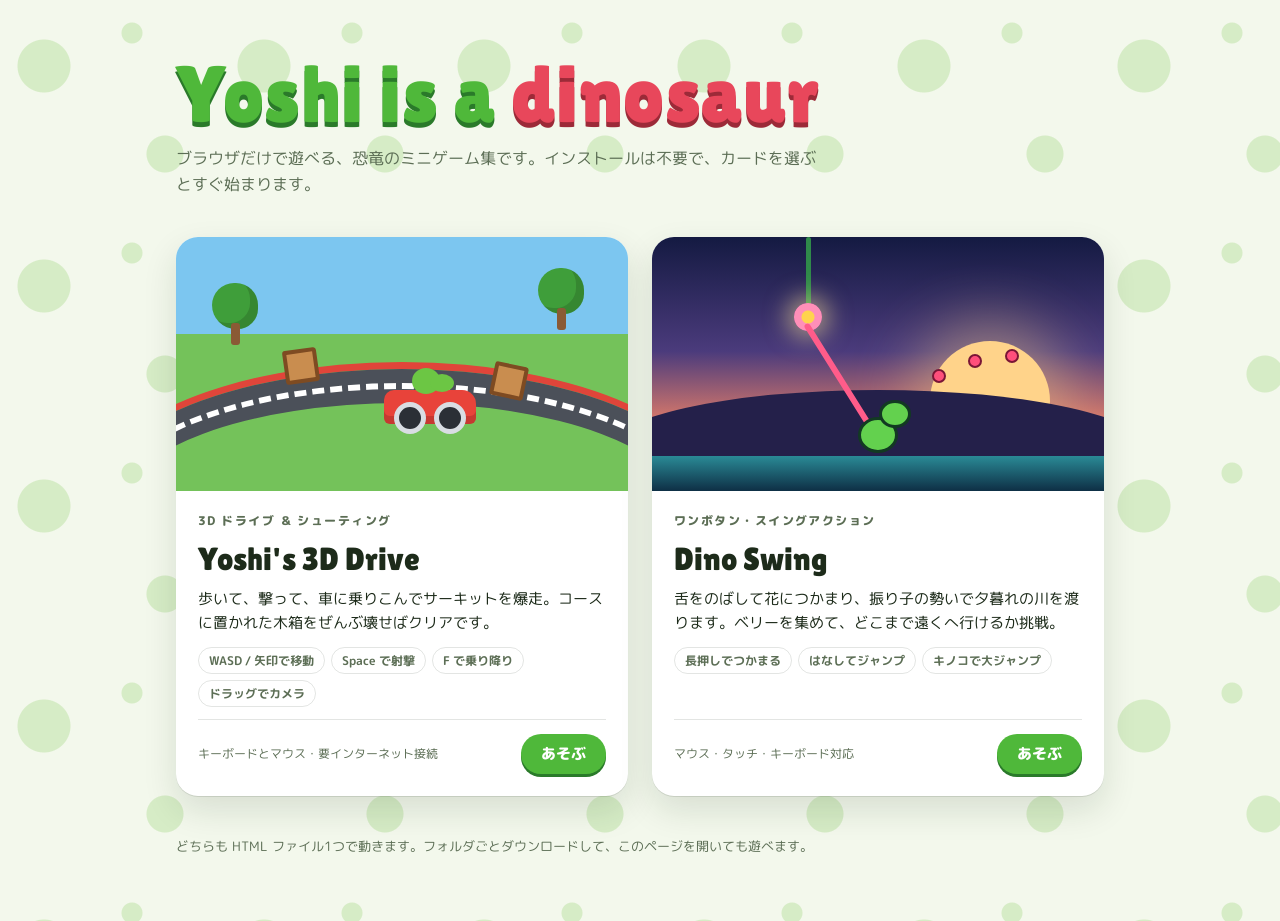
==== index.html @ 3a46ea8b "Replace README with an index page linking to each game Co-Authored-By: Claude Opus 5.5 <noreply@anth" ====
<!DOCTYPE html>
<html lang="ja">
<head>
<meta charset="UTF-8">
<meta name="viewport" content="width=device-width, initial-scale=1.0, viewport-fit=cover">
<title>Yoshi is a dinosaur</title>
<link rel="preconnect" href="https://fonts.googleapis.com">
<link rel="preconnect" href="https://fonts.gstatic.com" crossorigin>
<link href="https://fonts.googleapis.com/css2?family=Lilita+One&family=M+PLUS+Rounded+1c:wght@500;700;800&display=swap" rel="stylesheet">
<style>
    /* Layout: a short title block over a two-up shelf of game cards; each card opens with a little painted scene of its game */
    :root {
        --bg: #f3f8ec;
        --spot: #d6ecc6;
        --card: #ffffff;
        --fg: #1d2b1a;
        --muted: #5c6e55;
        --leaf: #4fb83a;
        --leaf-deep: #2a7a2a;
        --shell: #e8475b;
        --sun: #ffb84d;
        --line: rgba(29, 43, 26, 0.12);
        --font-display: 'Lilita One', 'Arial Rounded MT Bold', 'Trebuchet MS', sans-serif;
        --font-body: 'M PLUS Rounded 1c', 'Hiragino Maru Gothic ProN', 'Yu Gothic UI', 'Meiryo', system-ui, sans-serif;
    }
    @media (prefers-color-scheme: dark) {
        :root:not([data-theme="light"]) {
            --bg: #121a14;
            --spot: #1b2a1d;
            --card: #1c2620;
            --fg: #eef5e8;
            --muted: #a3b69b;
            --leaf: #6fd85a;
            --leaf-deep: #2f8a35;
            --shell: #ff6b7a;
            --sun: #ffc56b;
            --line: rgba(238, 245, 232, 0.12);
            color-scheme: dark;
        }
    }
    :root[data-theme="dark"] {
        --bg: #121a14;
        --spot: #1b2a1d;
        --card: #1c2620;
        --fg: #eef5e8;
        --muted: #a3b69b;
        --leaf: #6fd85a;
        --leaf-deep: #2f8a35;
        --shell: #ff6b7a;
        --sun: #ffc56b;
        --line: rgba(238, 245, 232, 0.12);
        color-scheme: dark;
    }

    * { box-sizing: border-box; }
    body {
        margin: 0;
        min-height: 100vh;
        background-color: var(--bg);
        background-image:
            radial-gradient(circle at 20% 30%, var(--spot) 0 26px, transparent 27px),
            radial-gradient(circle at 75% 70%, var(--spot) 0 18px, transparent 19px),
            radial-gradient(circle at 60% 15%, var(--spot) 0 10px, transparent 11px);
        background-size: 220px 220px;
        color: var(--fg);
        font-family: var(--font-body);
        line-height: 1.6;
    }
    .wrap {
        max-width: 960px;
        margin: 0 auto;
        padding-block: 56px 64px;
        padding-left: max(16px, env(safe-area-inset-left, 0px));
        padding-right: max(16px, env(safe-area-inset-right, 0px));
        display: flex;
        flex-direction: column;
        gap: 40px;
    }

    header { display: flex; flex-direction: column; gap: 8px; }
    h1 {
        margin: 0;
        font-family: var(--font-display);
        font-weight: 400;
        font-size: clamp(44px, 9vw, 80px);
        line-height: 0.95;
        letter-spacing: 0.5px;
        color: var(--leaf);
        text-shadow: 0 5px 0 var(--leaf-deep);
        text-wrap: balance;
    }
    h1 em { font-style: normal; color: var(--shell); text-shadow: 0 5px 0 #9c2a38; }
    .lead { margin: 6px 0 0; font-size: 16px; color: var(--muted); max-width: 40em; }

    .shelf {
        display: grid;
        grid-template-columns: repeat(auto-fit, minmax(min(100%, 380px), 1fr));
        gap: 24px;
    }
    .game {
        display: flex;
        flex-direction: column;
        border-radius: 22px;
        background: var(--card);
        box-shadow: 0 1px 0 var(--line), 0 14px 34px rgba(20, 40, 20, 0.12);
        overflow: hidden;
        color: inherit;
        text-decoration: none;
        transition: transform 0.18s ease, box-shadow 0.18s ease;
    }
    .game:hover { transform: translateY(-4px); box-shadow: 0 1px 0 var(--line), 0 22px 44px rgba(20, 40, 20, 0.18); }
    .game:focus-visible { outline: 3px solid var(--leaf); outline-offset: 4px; }

    .scene { position: relative; aspect-ratio: 16 / 9; max-width: 100%; overflow: hidden; }
    .body { display: flex; flex-direction: column; gap: 12px; padding: 20px 22px 22px; flex: 1; }
    .kicker {
        font-size: 12px;
        font-weight: 800;
        letter-spacing: 0.12em;
        text-transform: uppercase;
        color: var(--muted);
    }
    h2 {
        margin: 0;
        font-family: var(--font-display);
        font-weight: 400;
        font-size: 32px;
        line-height: 1;
    }
    .desc { margin: 0; font-size: 15px; }
    .keys { display: flex; flex-wrap: wrap; gap: 6px; margin: 0; padding: 0; list-style: none; }
    .keys li {
        font-size: 12px;
        font-weight: 700;
        padding: 3px 10px;
        border-radius: 999px;
        border: 1px solid var(--line);
        color: var(--muted);
    }
    .play {
        margin-top: auto;
        display: flex;
        align-items: center;
        justify-content: space-between;
        gap: 12px;
        padding-top: 14px;
        border-top: 1px solid var(--line);
    }
    .play span:first-child { font-size: 12px; color: var(--muted); }
    .btn {
        flex: none;
        padding: 8px 20px;
        border-radius: 999px;
        background: var(--leaf);
        color: #ffffff;
        font-weight: 800;
        font-size: 15px;
        box-shadow: 0 3px 0 var(--leaf-deep);
    }

    /* Scene: Yoshi's 3D Drive — grass, a curving track with curbs, a red car */
    .drive { background: linear-gradient(#7cc6f0 0 38%, #74c25a 38%); }
    .drive .track {
        position: absolute;
        left: -20%;
        right: -20%;
        top: 52%;
        height: 110%;
        border-radius: 50%;
        border: 34px solid #4b5059;
        outline: 6px dashed #ffffff;
        outline-offset: -20px;
        box-shadow: 0 0 0 7px #e0453a;
    }
    .drive .tree {
        position: absolute;
        width: 46px;
        height: 46px;
        border-radius: 50% 50% 46% 54%;
        background: #3f9e3a;
        box-shadow: inset -8px -6px 0 rgba(0, 0, 0, 0.15);
    }
    .drive .tree::after {
        content: "";
        position: absolute;
        left: 19px;
        top: 40px;
        width: 9px;
        height: 22px;
        border-radius: 3px;
        background: #8a5a35;
    }
    .drive .crate {
        position: absolute;
        width: 34px;
        height: 34px;
        background: #c98d4f;
        border: 4px solid #7e4b22;
        border-radius: 3px;
        transform: rotate(-8deg);
    }
    .drive .car {
        position: absolute;
        left: 46%;
        top: 60%;
        width: 92px;
        height: 34px;
        border-radius: 10px 14px 6px 6px;
        background: #e8433a;
        box-shadow: inset 0 -8px 0 rgba(0, 0, 0, 0.15);
    }
    .drive .car::before,
    .drive .car::after {
        content: "";
        position: absolute;
        bottom: -10px;
        width: 22px;
        height: 22px;
        border-radius: 50%;
        background: #2b2f36;
        border: 5px solid #d9dde3;
    }
    .drive .car::before { left: 10px; }
    .drive .car::after { right: 10px; }
    .drive .head {
        position: absolute;
        left: 28px;
        top: -22px;
        width: 28px;
        height: 26px;
        border-radius: 50%;
        background: #6cc644;
    }
    .drive .head::after {
        content: "";
        position: absolute;
        left: 18px;
        top: 6px;
        width: 24px;
        height: 18px;
        border-radius: 50%;
        background: #6cc644;
    }

    /* Scene: Dino Swing — dusk sky, sun, vine, flower, tongue, river */
    .swing { background: linear-gradient(#141a42, #4b3b7c 45%, #ff8a65 80%, #ffc98a); }
    .swing .sun {
        position: absolute;
        right: 12%;
        bottom: 12%;
        width: 120px;
        height: 120px;
        border-radius: 50%;
        background: #ffd38a;
        box-shadow: 0 0 60px 20px rgba(255, 211, 138, 0.45);
    }
    .swing .hills {
        position: absolute;
        left: -10%;
        right: -10%;
        bottom: 6%;
        height: 34%;
        background: #24204a;
        border-radius: 50% 50% 0 0 / 70% 70% 0 0;
    }
    .swing .river { position: absolute; left: 0; right: 0; bottom: 0; height: 14%; background: linear-gradient(#2a8a96, #0e2f45); }
    .swing .vine { position: absolute; left: 34%; top: 0; width: 5px; height: 30%; background: #2f8a4a; border-radius: 3px; }
    .swing .flower {
        position: absolute;
        left: calc(34% - 12px);
        top: calc(30% - 10px);
        width: 28px;
        height: 28px;
        border-radius: 50%;
        background: radial-gradient(circle, #ffd34d 0 6px, #ff8fb8 7px);
        box-shadow: 0 0 22px 8px rgba(255, 230, 150, 0.5);
    }
    .swing .tongue {
        position: absolute;
        left: 34%;
        top: 33%;
        width: 120px;
        height: 6px;
        border-radius: 3px;
        background: #ff5c8a;
        transform-origin: left center;
        transform: rotate(58deg);
    }
    .swing .dino {
        position: absolute;
        left: calc(34% + 52px);
        top: calc(33% + 96px);
        width: 40px;
        height: 36px;
        border-radius: 50%;
        background: #63d14e;
        border: 3px solid #123a22;
    }
    .swing .dino::after {
        content: "";
        position: absolute;
        left: 18px;
        top: -20px;
        width: 26px;
        height: 22px;
        border-radius: 50%;
        background: #63d14e;
        border: 3px solid #123a22;
    }
    .swing .berry {
        position: absolute;
        width: 14px;
        height: 14px;
        border-radius: 50%;
        background: #ff4f7b;
        border: 2px solid #7a1636;
    }

    footer { font-size: 13px; color: var(--muted); }

    @media (prefers-reduced-motion: reduce) {
        .game { transition: none; }
        .game:hover { transform: none; }
    }
</style>
</head>
<body>
<main class="wrap">
    <header>
        <h1>Yoshi is a <em>dinosaur</em></h1>
        <p class="lead">ブラウザだけで遊べる、恐竜のミニゲーム集です。インストールは不要で、カードを選ぶとすぐ始まります。</p>
    </header>

    <section class="shelf" aria-label="ゲーム一覧">
        <a class="game" href="yoshi.html">
            <div class="scene drive" aria-hidden="true">
                <div class="track"></div>
                <div class="tree" style="left: 8%; top: 18%;"></div>
                <div class="tree" style="left: 80%; top: 12%;"></div>
                <div class="crate" style="left: 24%; top: 44%;"></div>
                <div class="crate" style="left: 70%; top: 50%; transform: rotate(12deg);"></div>
                <div class="car"><div class="head"></div></div>
            </div>
            <div class="body">
                <div class="kicker">3D ドライブ ＆ シューティング</div>
                <h2>Yoshi's 3D Drive</h2>
                <p class="desc">歩いて、撃って、車に乗りこんでサーキットを爆走。コースに置かれた木箱をぜんぶ壊せばクリアです。</p>
                <ul class="keys" aria-label="操作">
                    <li>WASD / 矢印で移動</li>
                    <li>Space で射撃</li>
                    <li>F で乗り降り</li>
                    <li>ドラッグでカメラ</li>
                </ul>
                <div class="play">
                    <span>キーボードとマウス・要インターネット接続</span>
                    <span class="btn">あそぶ</span>
                </div>
            </div>
        </a>

        <a class="game" href="dino-swing.html">
            <div class="scene swing" aria-hidden="true">
                <div class="sun"></div>
                <div class="hills"></div>
                <div class="river"></div>
                <div class="vine"></div>
                <div class="flower"></div>
                <div class="tongue"></div>
                <div class="dino"></div>
                <div class="berry" style="left: 62%; top: 52%;"></div>
                <div class="berry" style="left: 70%; top: 46%;"></div>
                <div class="berry" style="left: 78%; top: 44%;"></div>
            </div>
            <div class="body">
                <div class="kicker">ワンボタン・スイングアクション</div>
                <h2>Dino Swing</h2>
                <p class="desc">舌をのばして花につかまり、振り子の勢いで夕暮れの川を渡ります。ベリーを集めて、どこまで遠くへ行けるか挑戦。</p>
                <ul class="keys" aria-label="操作">
                    <li>長押しでつかまる</li>
                    <li>はなしてジャンプ</li>
                    <li>キノコで大ジャンプ</li>
                </ul>
                <div class="play">
                    <span>マウス・タッチ・キーボード対応</span>
                    <span class="btn">あそぶ</span>
                </div>
            </div>
        </a>
    </section>

    <footer>どちらも HTML ファイル1つで動きます。フォルダごとダウンロードして、このページを開いても遊べます。</footer>
</main>
</body>
</html>
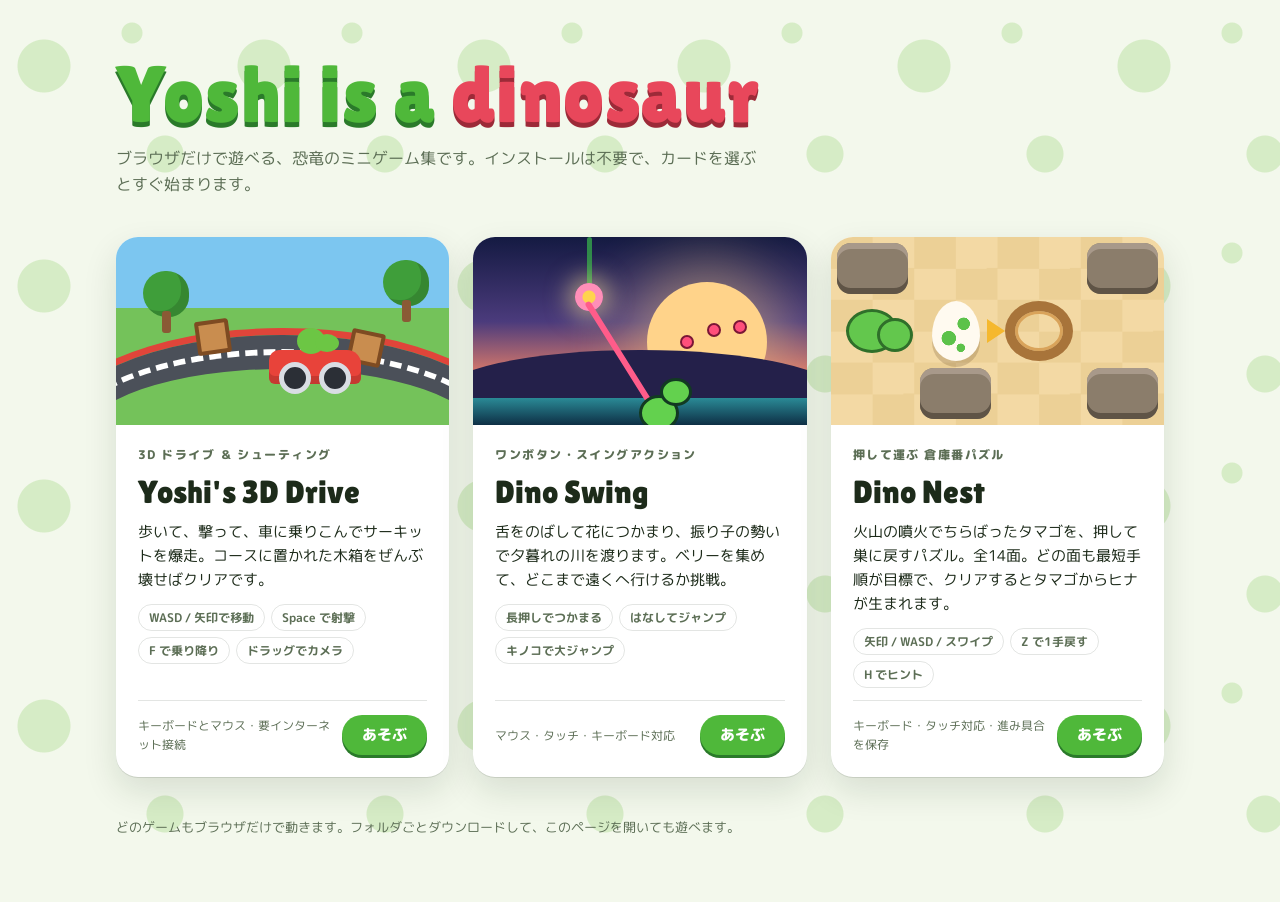
==== commit b778e278: "Add Dino Nest, a 14-level egg-pushing puzzle Sokoban-style puzzle: push eggs back into nests, fill p" ====
--- a/index.html
+++ b/index.html
@@ -67,7 +67,7 @@
         line-height: 1.6;
     }
     .wrap {
-        max-width: 960px;
+        max-width: 1080px;
         margin: 0 auto;
         padding-block: 56px 64px;
         padding-left: max(16px, env(safe-area-inset-left, 0px));
@@ -94,7 +94,7 @@
 
     .shelf {
         display: grid;
-        grid-template-columns: repeat(auto-fit, minmax(min(100%, 380px), 1fr));
+        grid-template-columns: repeat(auto-fit, minmax(min(100%, 290px), 1fr));
         gap: 24px;
     }
     .game {
@@ -314,6 +314,83 @@
         border-radius: 50%;
         background: #ff4f7b;
         border: 2px solid #7a1636;
+    }
+
+    /* Scene: Dino Nest — sand grid, rocks, an egg next to its nest, the dino pushing */
+    .nest {
+        background:
+            repeating-conic-gradient(#f3d9a4 0 25%, #ecd096 0 50%) 0 0 / 25% 33.4%;
+    }
+    .nest .rock {
+        position: absolute;
+        width: 25%;
+        height: 33.4%;
+        padding: 6px;
+    }
+    .nest .rock::before {
+        content: "";
+        display: block;
+        width: 100%;
+        height: 100%;
+        border-radius: 14px;
+        background: #8b7d6b;
+        box-shadow: inset 0 -6px 0 #5f5446, inset 0 6px 0 #a8998a;
+    }
+    .nest .ring {
+        position: absolute;
+        left: calc(62.5% - 34px);
+        top: calc(50% - 30px);
+        width: 68px;
+        height: 60px;
+        border-radius: 50%;
+        border: 10px solid #a8743a;
+        box-shadow: inset 0 0 0 3px #d9a35a;
+    }
+    .nest .egg {
+        position: absolute;
+        left: calc(37.5% - 24px);
+        top: calc(50% - 30px);
+        width: 48px;
+        height: 60px;
+        border-radius: 50% 50% 50% 50% / 58% 58% 42% 42%;
+        background:
+            radial-gradient(circle at 35% 62%, #5cc24a 0 7px, transparent 7.5px),
+            radial-gradient(circle at 66% 38%, #5cc24a 0 6px, transparent 6.5px),
+            radial-gradient(circle at 60% 78%, #5cc24a 0 4px, transparent 4.5px),
+            #fffaf0;
+        box-shadow: 0 6px 0 rgba(80, 50, 20, 0.2);
+    }
+    .nest .pusher {
+        position: absolute;
+        left: calc(12.5% - 26px);
+        top: calc(50% - 22px);
+        width: 52px;
+        height: 44px;
+        border-radius: 50%;
+        background: #63c74d;
+        border: 3px solid #2f6f2a;
+        box-shadow: inset 0 0 0 0 transparent;
+    }
+    .nest .pusher::after {
+        content: "";
+        position: absolute;
+        right: -18px;
+        top: 6px;
+        width: 30px;
+        height: 28px;
+        border-radius: 50%;
+        background: #63c74d;
+        border: 3px solid #2f6f2a;
+    }
+    .nest .arrow {
+        position: absolute;
+        left: calc(50% - 10px);
+        top: calc(50% - 12px);
+        width: 0;
+        height: 0;
+        border-left: 18px solid #f5b82e;
+        border-top: 12px solid transparent;
+        border-bottom: 12px solid transparent;
     }
 
     footer { font-size: 13px; color: var(--muted); }
@@ -386,9 +463,36 @@
                 </div>
             </div>
         </a>
+
+        <a class="game" href="dino-nest/index.html">
+            <div class="scene nest" aria-hidden="true">
+                <div class="rock" style="left: 0; top: 0;"></div>
+                <div class="rock" style="left: 75%; top: 0;"></div>
+                <div class="rock" style="left: 25%; top: 66.6%;"></div>
+                <div class="rock" style="left: 75%; top: 66.6%;"></div>
+                <div class="ring"></div>
+                <div class="pusher"></div>
+                <div class="egg"></div>
+                <div class="arrow"></div>
+            </div>
+            <div class="body">
+                <div class="kicker">押して運ぶ 倉庫番パズル</div>
+                <h2>Dino Nest</h2>
+                <p class="desc">火山の噴火でちらばったタマゴを、押して巣に戻すパズル。全14面。どの面も最短手順が目標で、クリアするとタマゴからヒナが生まれます。</p>
+                <ul class="keys" aria-label="操作">
+                    <li>矢印 / WASD / スワイプ</li>
+                    <li>Z で1手戻す</li>
+                    <li>H でヒント</li>
+                </ul>
+                <div class="play">
+                    <span>キーボード・タッチ対応・進み具合を保存</span>
+                    <span class="btn">あそぶ</span>
+                </div>
+            </div>
+        </a>
     </section>
 
-    <footer>どちらも HTML ファイル1つで動きます。フォルダごとダウンロードして、このページを開いても遊べます。</footer>
+    <footer>どのゲームもブラウザだけで動きます。フォルダごとダウンロードして、このページを開いても遊べます。</footer>
 </main>
 </body>
 </html>
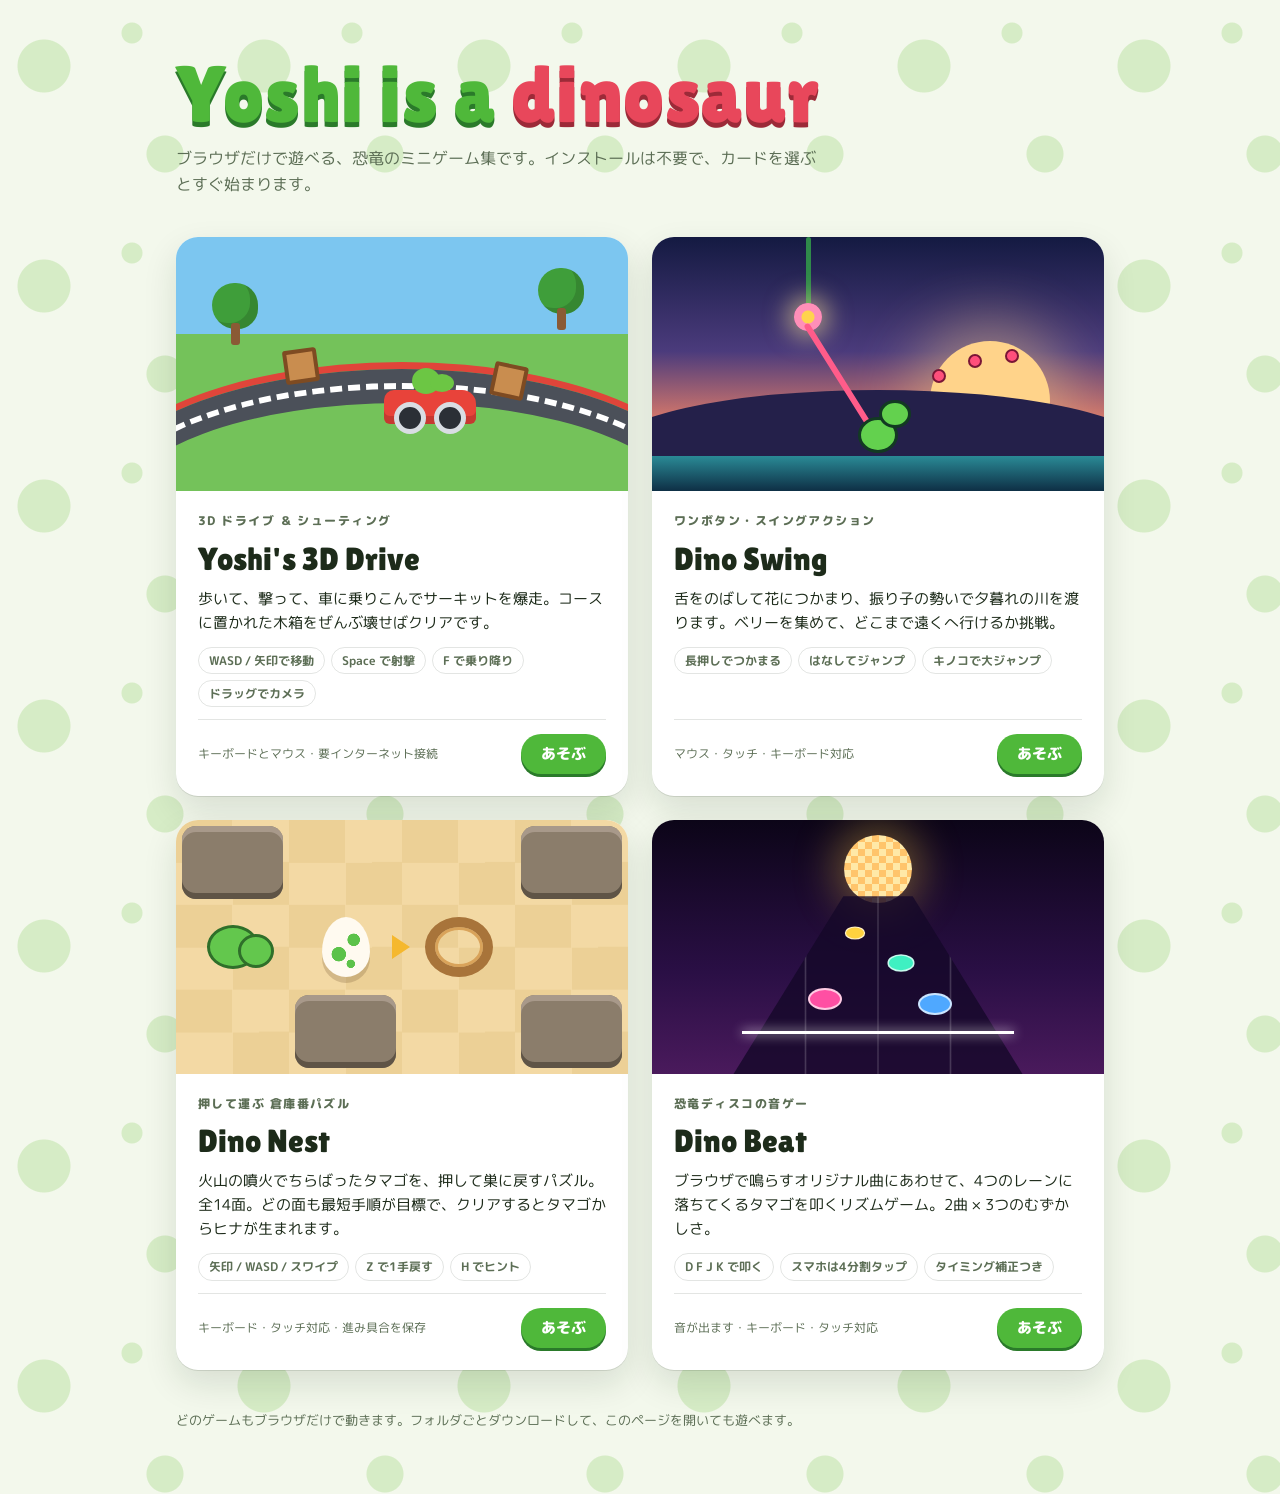
==== commit c71c8fcc: "Add Dino Beat, a four-lane rhythm game Two original songs synthesized live with WebAudio, each with " ====
--- a/index.html
+++ b/index.html
@@ -67,7 +67,7 @@
         line-height: 1.6;
     }
     .wrap {
-        max-width: 1080px;
+        max-width: 960px;
         margin: 0 auto;
         padding-block: 56px 64px;
         padding-left: max(16px, env(safe-area-inset-left, 0px));
@@ -94,7 +94,7 @@
 
     .shelf {
         display: grid;
-        grid-template-columns: repeat(auto-fit, minmax(min(100%, 290px), 1fr));
+        grid-template-columns: repeat(auto-fit, minmax(min(100%, 400px), 1fr));
         gap: 24px;
     }
     .game {
@@ -391,6 +391,46 @@
         border-left: 18px solid #f5b82e;
         border-top: 12px solid transparent;
         border-bottom: 12px solid transparent;
+    }
+
+    /* Scene: Dino Beat — disco ball over a neon note highway */
+    .beat { background: linear-gradient(#0c0518, #2a0f45 60%, #4a1a5c); }
+    .beat .ball {
+        position: absolute;
+        left: calc(50% - 34px);
+        top: 6%;
+        width: 68px;
+        height: 68px;
+        border-radius: 50%;
+        background: repeating-conic-gradient(#ffe9a8 0 25%, #ffc46b 0 50%) 0 0 / 14px 14px;
+        box-shadow: 0 0 40px 10px rgba(255, 210, 63, 0.35);
+    }
+    .beat .road {
+        position: absolute;
+        left: 18%;
+        right: 18%;
+        top: 30%;
+        bottom: 0;
+        background:
+            linear-gradient(90deg, transparent 24.5%, rgba(255, 255, 255, 0.18) 25%, transparent 25.5%, transparent 49.5%, rgba(255, 255, 255, 0.18) 50%, transparent 50.5%, transparent 74.5%, rgba(255, 255, 255, 0.18) 75%, transparent 75.5%),
+            rgba(20, 8, 40, 0.8);
+        clip-path: polygon(38% 0, 62% 0, 100% 100%, 0 100%);
+    }
+    .beat .note {
+        position: absolute;
+        width: 34px;
+        height: 22px;
+        border-radius: 50%;
+        border: 2px solid rgba(255, 255, 255, 0.7);
+    }
+    .beat .line {
+        position: absolute;
+        left: 20%;
+        right: 20%;
+        bottom: 16%;
+        height: 3px;
+        background: #ffffff;
+        box-shadow: 0 0 12px #ffffff;
     }
 
     footer { font-size: 13px; color: var(--muted); }
@@ -490,6 +530,32 @@
                 </div>
             </div>
         </a>
+
+        <a class="game" href="dino-beat/index.html">
+            <div class="scene beat" aria-hidden="true">
+                <div class="ball"></div>
+                <div class="road"></div>
+                <div class="note" style="left: calc(50% - 40px); top: 40%; background: #ffd23f; transform: scale(0.6);"></div>
+                <div class="note" style="left: calc(50% + 6px); top: 52%; background: #3ff0c2; transform: scale(0.8);"></div>
+                <div class="note" style="left: calc(50% - 70px); top: 66%; background: #ff4fa3;"></div>
+                <div class="note" style="left: calc(50% + 40px); top: 68%; background: #4fa8ff;"></div>
+                <div class="line"></div>
+            </div>
+            <div class="body">
+                <div class="kicker">恐竜ディスコの音ゲー</div>
+                <h2>Dino Beat</h2>
+                <p class="desc">ブラウザで鳴らすオリジナル曲にあわせて、4つのレーンに落ちてくるタマゴを叩くリズムゲーム。2曲 × 3つのむずかしさ。</p>
+                <ul class="keys" aria-label="操作">
+                    <li>D F J K で叩く</li>
+                    <li>スマホは4分割タップ</li>
+                    <li>タイミング補正つき</li>
+                </ul>
+                <div class="play">
+                    <span>音が出ます・キーボード・タッチ対応</span>
+                    <span class="btn">あそぶ</span>
+                </div>
+            </div>
+        </a>
     </section>
 
     <footer>どのゲームもブラウザだけで動きます。フォルダごとダウンロードして、このページを開いても遊べます。</footer>
